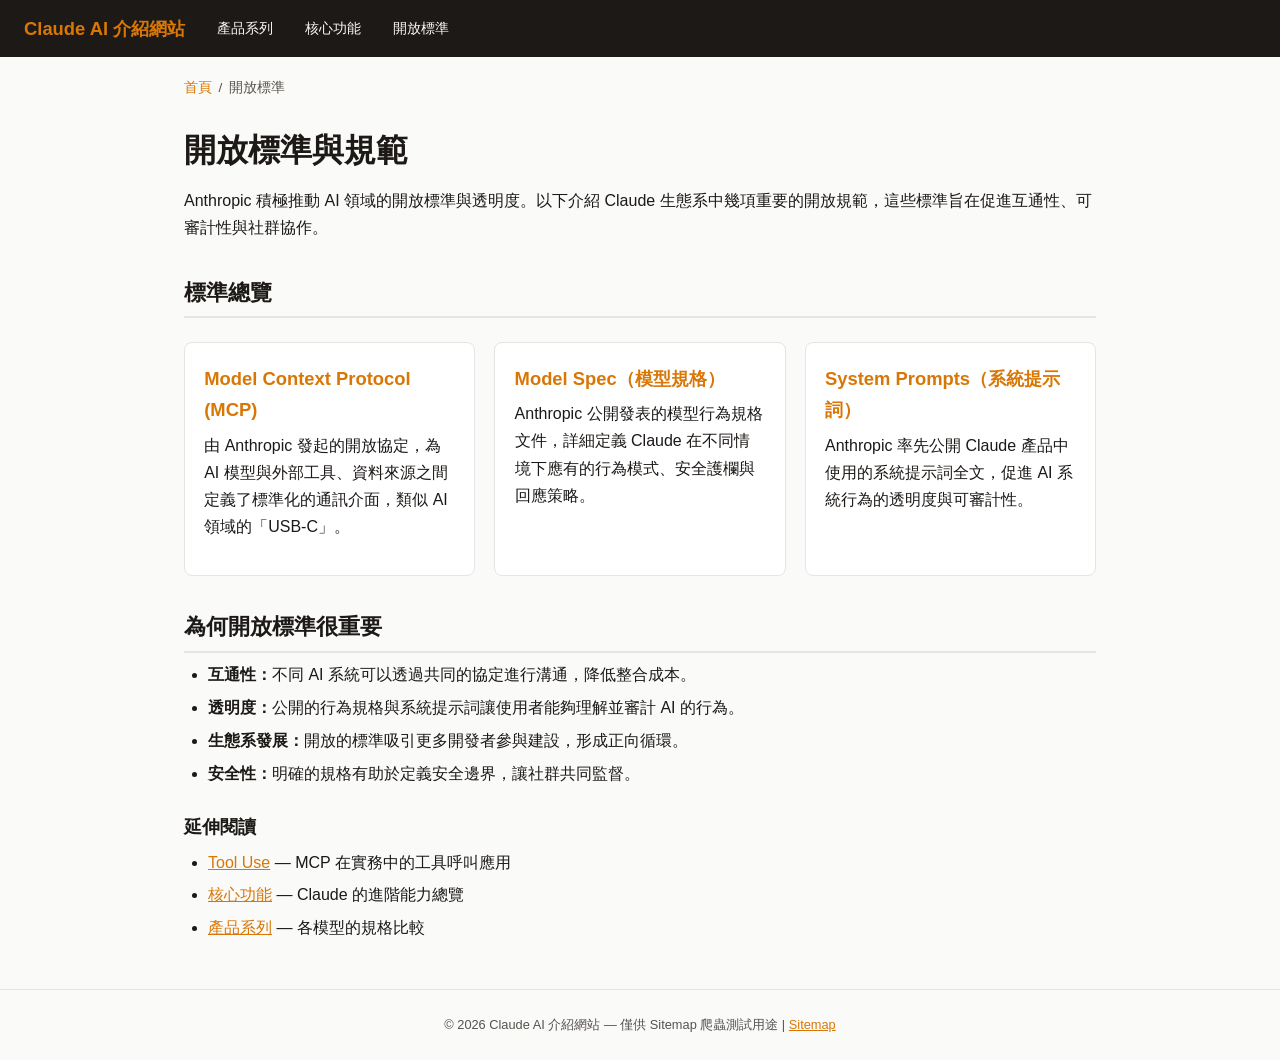
==== sitemap-test-website/standards/index.html @ 50707f05 "First commit" ====
<!doctype html>
<html lang="zh-Hant">
  <head>
    <meta charset="UTF-8" />
    <meta name="viewport" content="width=device-width, initial-scale=1.0" />
    <title>開放標準 — Claude AI</title>
    <link rel="stylesheet" href="../style.css" />
  </head>
  <body>
    <nav>
      <a class="brand" href="../index.html">Claude AI 介紹網站</a>
      <a href="../products/index.html">產品系列</a>
      <a href="../features/index.html">核心功能</a>
      <a href="index.html">開放標準</a>
    </nav>

    <div class="breadcrumb">
      <a href="../index.html">首頁</a><span class="sep">/</span>開放標準
    </div>

    <main>
      <h1>開放標準與規範</h1>
      <p>
        Anthropic 積極推動 AI 領域的開放標準與透明度。以下介紹 Claude
        生態系中幾項重要的開放規範，這些標準旨在促進互通性、可審計性與社群協作。
      </p>

      <h2>標準總覽</h2>
      <div class="cards">
        <div class="card">
          <h3><a href="mcp.html">Model Context Protocol (MCP)</a></h3>
          <p>
            由 Anthropic 發起的開放協定，為 AI
            模型與外部工具、資料來源之間定義了標準化的通訊介面，類似 AI
            領域的「USB-C」。
          </p>
        </div>
        <div class="card">
          <h3><a href="model-spec.html">Model Spec（模型規格）</a></h3>
          <p>
            Anthropic 公開發表的模型行為規格文件，詳細定義 Claude
            在不同情境下應有的行為模式、安全護欄與回應策略。
          </p>
        </div>
        <div class="card">
          <h3>
            <a href="system-prompts.html">System Prompts（系統提示詞）</a>
          </h3>
          <p>
            Anthropic 率先公開 Claude 產品中使用的系統提示詞全文，促進 AI
            系統行為的透明度與可審計性。
          </p>
        </div>
      </div>

      <h2>為何開放標準很重要</h2>
      <ul>
        <li>
          <strong>互通性：</strong>不同 AI
          系統可以透過共同的協定進行溝通，降低整合成本。
        </li>
        <li>
          <strong>透明度：</strong
          >公開的行為規格與系統提示詞讓使用者能夠理解並審計 AI 的行為。
        </li>
        <li>
          <strong>生態系發展：</strong
          >開放的標準吸引更多開發者參與建設，形成正向循環。
        </li>
        <li>
          <strong>安全性：</strong
          >明確的規格有助於定義安全邊界，讓社群共同監督。
        </li>
      </ul>

      <h3>延伸閱讀</h3>
      <ul>
        <li>
          <a href="../features/tool-use.html">Tool Use</a> — MCP
          在實務中的工具呼叫應用
        </li>
        <li>
          <a href="../features/index.html">核心功能</a> — Claude 的進階能力總覽
        </li>
        <li>
          <a href="../products/index.html">產品系列</a> — 各模型的規格比較
        </li>
      </ul>
    </main>

    <footer>
      &copy; 2026 Claude AI 介紹網站 — 僅供 Sitemap 爬蟲測試用途 |
      <a href="../sitemap.xml">Sitemap</a>
    </footer>
  </body>
</html>
---- sitemap-test-website/style.css ----
/* === Claude 產品介紹網站 — 共用樣式 === */
:root {
  --primary: #d97706;
  --primary-light: #fef3c7;
  --bg: #fafaf9;
  --text: #1c1917;
  --text-muted: #57534e;
  --border: #e7e5e4;
  --nav-bg: #1c1917;
  --nav-text: #fafaf9;
  --max-w: 960px;
}

* {
  box-sizing: border-box;
  margin: 0;
  padding: 0;
}

body {
  font-family:
    -apple-system, BlinkMacSystemFont, "Segoe UI", Roboto, "Helvetica Neue",
    Arial, sans-serif;
  background: var(--bg);
  color: var(--text);
  line-height: 1.7;
}

/* --- Navigation --- */
nav {
  background: var(--nav-bg);
  color: var(--nav-text);
  padding: 0.8rem 1.5rem;
  display: flex;
  align-items: center;
  gap: 2rem;
  flex-wrap: wrap;
}
nav .brand {
  font-weight: 700;
  font-size: 1.15rem;
  text-decoration: none;
  color: var(--primary);
}
nav a {
  color: var(--nav-text);
  text-decoration: none;
  font-size: 0.9rem;
}
nav a:hover {
  color: var(--primary);
}

/* --- Breadcrumb --- */
.breadcrumb {
  max-width: var(--max-w);
  margin: 1.2rem auto 0;
  padding: 0 1.5rem;
  font-size: 0.85rem;
  color: var(--text-muted);
}
.breadcrumb a {
  color: var(--primary);
  text-decoration: none;
}
.breadcrumb a:hover {
  text-decoration: underline;
}
.breadcrumb .sep {
  margin: 0 0.4rem;
}

/* --- Main content --- */
main {
  max-width: var(--max-w);
  margin: 1.5rem auto 3rem;
  padding: 0 1.5rem;
}

h1 {
  font-size: 2rem;
  margin-bottom: 0.6rem;
}
h2 {
  font-size: 1.4rem;
  margin: 2rem 0 0.5rem;
  border-bottom: 2px solid var(--border);
  padding-bottom: 0.3rem;
}
h3 {
  font-size: 1.15rem;
  margin: 1.5rem 0 0.4rem;
}
p {
  margin-bottom: 1rem;
}
ul,
ol {
  margin: 0 0 1rem 1.5rem;
}
li {
  margin-bottom: 0.35rem;
}

a {
  color: var(--primary);
}

/* --- Card grid --- */
.cards {
  display: grid;
  grid-template-columns: repeat(auto-fill, minmax(260px, 1fr));
  gap: 1.2rem;
  margin: 1.5rem 0;
}
.card {
  border: 1px solid var(--border);
  border-radius: 8px;
  padding: 1.2rem;
  background: #fff;
  transition: box-shadow 0.2s;
}
.card:hover {
  box-shadow: 0 4px 12px rgba(0, 0, 0, 0.08);
}
.card h3 {
  margin-top: 0;
}
.card a {
  text-decoration: none;
}
.card a:hover {
  text-decoration: underline;
}

/* --- Hero banner (L1) --- */
.hero {
  text-align: center;
  padding: 3rem 1rem;
  background: linear-gradient(135deg, var(--nav-bg), #292524);
  color: var(--nav-text);
  border-radius: 10px;
  margin-bottom: 2rem;
}
.hero h1 {
  font-size: 2.4rem;
  color: var(--primary);
}
.hero p {
  font-size: 1.1rem;
  color: #d6d3d1;
  max-width: 640px;
  margin: 0.8rem auto;
}

/* --- Table --- */
table {
  width: 100%;
  border-collapse: collapse;
  margin: 1rem 0;
}
th,
td {
  text-align: left;
  padding: 0.6rem 0.8rem;
  border-bottom: 1px solid var(--border);
}
th {
  background: var(--primary-light);
}

/* --- Footer --- */
footer {
  text-align: center;
  padding: 1.5rem;
  font-size: 0.8rem;
  color: var(--text-muted);
  border-top: 1px solid var(--border);
  margin-top: 3rem;
}
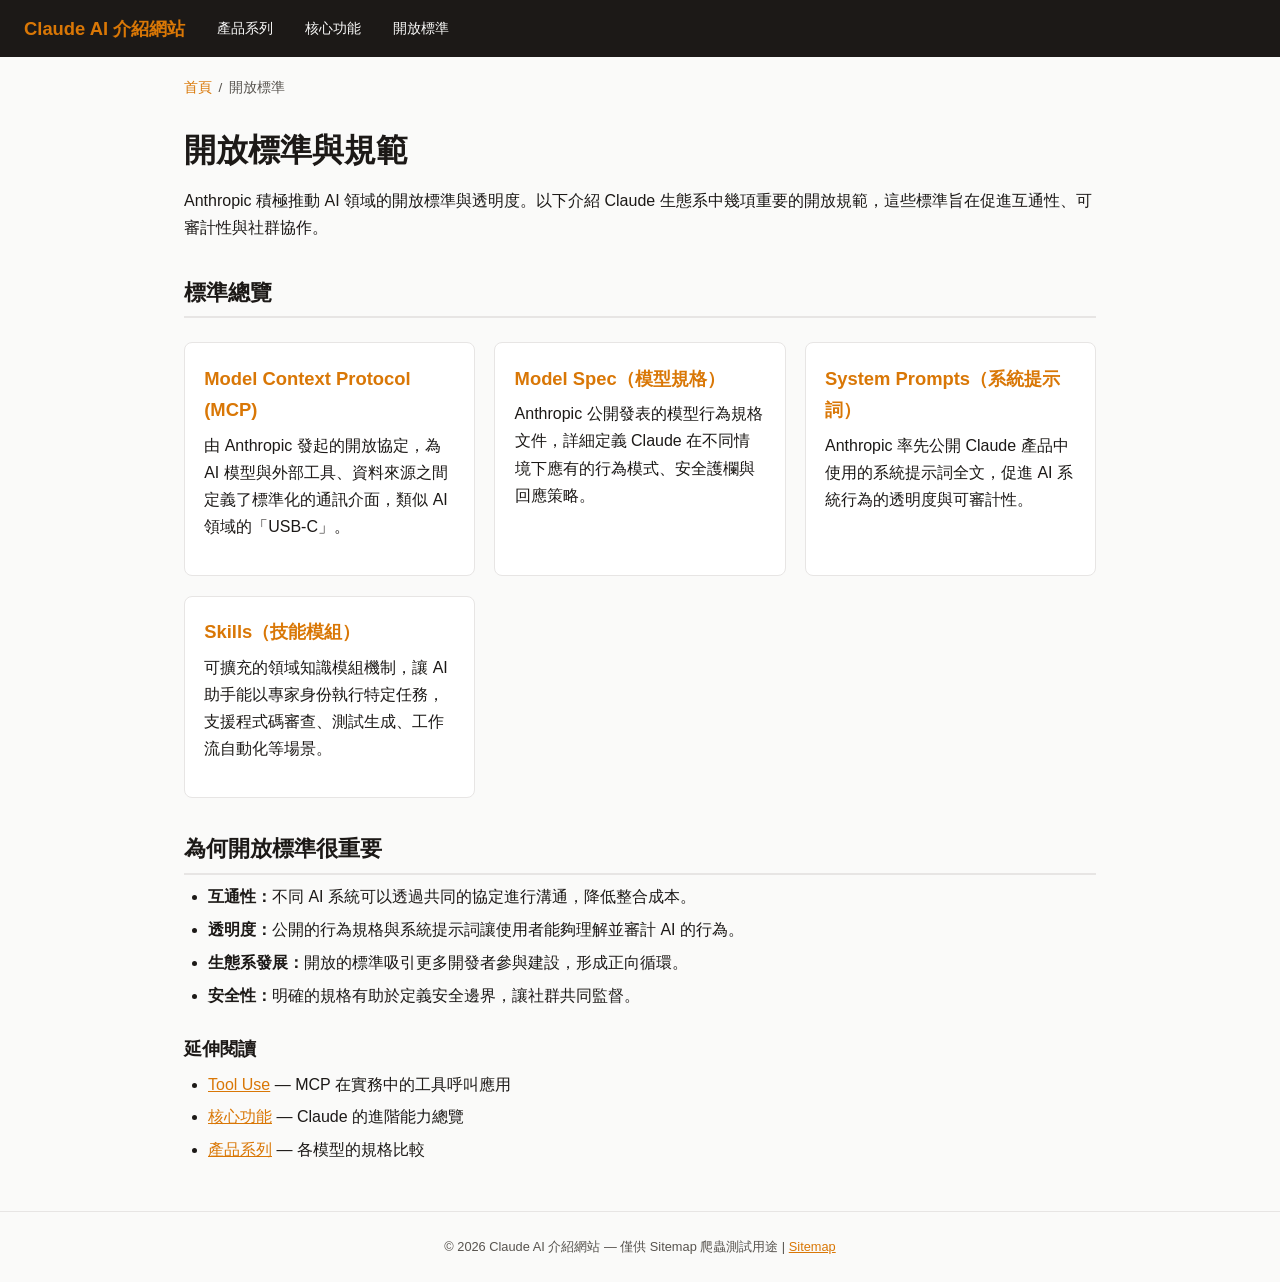
==== commit 4b712566: "Update skills page" ====
--- a/sitemap-test-website/standards/index.html
+++ b/sitemap-test-website/standards/index.html
@@ -51,6 +51,13 @@
             系統行為的透明度與可審計性。
           </p>
         </div>
+        <div class="card">
+          <h3><a href="skills.html">Skills（技能模組）</a></h3>
+          <p>
+            可擴充的領域知識模組機制，讓 AI
+            助手能以專家身份執行特定任務，支援程式碼審查、測試生成、工作流自動化等場景。
+          </p>
+        </div>
       </div>
 
       <h2>為何開放標準很重要</h2>
